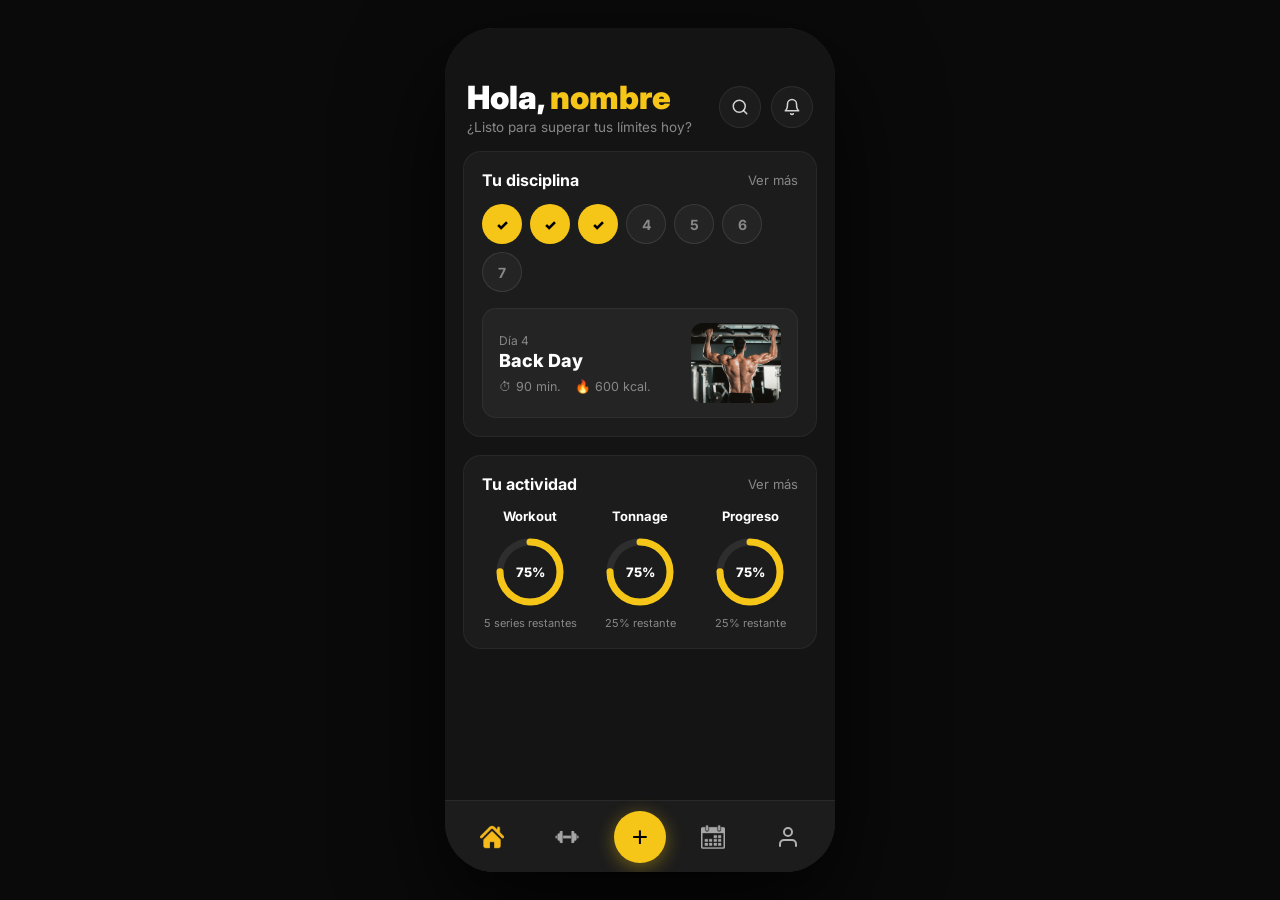
==== home.html @ 4dc330f4 "YooFit mobile prueba 1" ====
<!DOCTYPE html>
<html lang="es">

<head>
  <meta charset="UTF-8" />
  <meta name="viewport" content="width=device-width, initial-scale=1.0, maximum-scale=1.0, user-scalable=no" />
  <title>YooFit – Inicio</title>
  <meta name="description" content="Dashboard de entrenamiento YooFit – Tu actividad diaria." />
  <link rel="preconnect" href="https://fonts.googleapis.com" />
  <link rel="preconnect" href="https://fonts.gstatic.com" crossorigin />
  <link href="https://fonts.googleapis.com/css2?family=Inter:wght@400;500;600;700;800;900&display=swap"
    rel="stylesheet" />
  <link rel="stylesheet" href="css/home.css" />
</head>

<body>
  <div class="phone-shell">
    <div class="phone-frame">
      <div class="screen">

        <!-- Scroll area -->
        <div class="scroll-area">

          <!-- Header -->
          <div class="header">
            <div class="header-left">
              <h1>Hola, <span>nombre</span></h1>
              <p>¿Listo para superar tus límites hoy?</p>
            </div>
            <div class="header-actions">
              <button class="icon-btn" id="btn-search" aria-label="Buscar">
                <svg xmlns="http://www.w3.org/2000/svg" width="18" height="18" viewBox="0 0 24 24" fill="none"
                  stroke="rgba(255,255,255,0.8)" stroke-width="2" stroke-linecap="round" stroke-linejoin="round">
                  <circle cx="11" cy="11" r="8"></circle>
                  <line x1="21" y1="21" x2="16.65" y2="16.65"></line>
                </svg>
              </button>
              <button class="icon-btn" id="btn-bell" aria-label="Notificaciones">
                <svg xmlns="http://www.w3.org/2000/svg" width="18" height="18" viewBox="0 0 24 24" fill="none"
                  stroke="rgba(255,255,255,0.8)" stroke-width="2" stroke-linecap="round" stroke-linejoin="round">
                  <path d="M18 8A6 6 0 0 0 6 8c0 7-3 9-3 9h18s-3-2-3-9"></path>
                  <path d="M13.73 21a2 2 0 0 1-3.46 0"></path>
                </svg>
              </button>
            </div>
          </div>

          <!-- Discipline section -->
          <div class="section">
            <div class="card">
              <div class="section-title">
                <h2>Tu disciplina</h2>
                <a href="#">Ver más</a>
              </div>

              <!-- Day circles -->
              <div class="day-circles" id="day-circles">
                <!-- JS renders these -->
              </div>

              <!-- Workout card -->
              <div class="workout-card">
                <div class="workout-info">
                  <p class="day-label">Día 4</p>
                  <h3>Back Day</h3>
                  <div class="workout-meta">
                    <span>⏱ 90 min.</span>
                    <span>🔥 600 kcal.</span>
                  </div>
                </div>
                <div class="workout-img">
                  <img src="assets/1366_2000.jpeg" alt="Back Day Workout" />
                </div>
              </div>
            </div>
          </div>

          <!-- Activity section -->
          <div class="section">
            <div class="card">
              <div class="section-title">
                <h2>Tu actividad</h2>
                <a href="#">Ver más</a>
              </div>

              <div class="activity-grid">
                <!-- Workout -->
                <div class="activity-item">
                  <h4>Workout</h4>
                  <div class="donut-wrap">
                    <svg class="donut-svg" viewBox="0 0 76 76">
                      <circle class="donut-track" cx="38" cy="38" r="30" />
                      <circle class="donut-fill" cx="38" cy="38" r="30" data-pct="75" />
                    </svg>
                    <div class="donut-label">75%</div>
                  </div>
                  <p>5 series restantes</p>
                </div>

                <!-- Tonnage -->
                <div class="activity-item">
                  <h4>Tonnage</h4>
                  <div class="donut-wrap">
                    <svg class="donut-svg" viewBox="0 0 76 76">
                      <circle class="donut-track" cx="38" cy="38" r="30" />
                      <circle class="donut-fill" cx="38" cy="38" r="30" data-pct="75" />
                    </svg>
                    <div class="donut-label">75%</div>
                  </div>
                  <p>25% restante</p>
                </div>

                <!-- Progreso -->
                <div class="activity-item">
                  <h4>Progreso</h4>
                  <div class="donut-wrap">
                    <svg class="donut-svg" viewBox="0 0 76 76">
                      <circle class="donut-track" cx="38" cy="38" r="30" />
                      <circle class="donut-fill" cx="38" cy="38" r="30" data-pct="75" />
                    </svg>
                    <div class="donut-label">75%</div>
                  </div>
                  <p>25% restante</p>
                </div>
              </div>
            </div>
          </div>

        </div><!-- /scroll-area -->

        <!-- Bottom Nav -->
        <nav class="bottom-nav">
          <a href="home.html" class="nav-item active" id="nav-home">
            <span class="nav-icon"><img src="assets/home.png" alt="Home" /></span>
          </a>
          <button class="nav-item" id="nav-workout">
            <span class="nav-icon"><img src="assets/fitness.png" alt="Workout" /></span>
          </button>
          <button class="nav-plus" id="nav-plus" aria-label="Añadir">+</button>
          <a href="#" class="nav-item" id="nav-calendar">
            <span class="nav-icon"><img src="assets/calendar.png" alt="Calendar" /></span>
          </a>
          <a href="membership.html" class="nav-item" id="nav-profile">
            <span class="nav-icon">
              <svg xmlns="http://www.w3.org/2000/svg" width="24" height="24" viewBox="0 0 24 24" fill="none"
                stroke="rgba(255,255,255,0.65)" stroke-width="2" stroke-linecap="round" stroke-linejoin="round">
                <path d="M20 21v-2a4 4 0 0 0-4-4H8a4 4 0 0 0-4 4v2"></path>
                <circle cx="12" cy="7" r="4"></circle>
              </svg>
            </span>
          </a>
        </nav>

      </div>
    </div>
  </div>

  <script src="js/home.js"></script>
</body>

</html>
---- css/home.css ----
*, *::before, *::after { box-sizing: border-box; margin: 0; padding: 0; }

    :root {
      --gold: #F5C518;
      --gold-dark: #D4A800;
      --black: #0A0A0A;
      --surface: #141414;
      --card: #1C1C1C;
      --card2: #242424;
      --text: #FFFFFF;
      --text-muted: #888;
      --radius: 18px;
      --nav-h: 72px;
      --transition: 0.25s cubic-bezier(.4,0,.2,1);
    }

    html, body {
      height: 100%;
      font-family: 'Inter', sans-serif;
      background: var(--black);
      color: var(--text);
    }

    .phone-shell {
      display: flex;
      align-items: center;
      justify-content: center;
      min-height: 100vh;
      padding: 24px;
    }

    .phone-frame {
      position: relative;
      width: 100%;
      max-width: 390px;
      height: 844px;
      border-radius: 50px;
      overflow: hidden;
      box-shadow: 0 40px 100px rgba(0,0,0,.8), inset 0 0 0 2px #2a2a2a;
      background: var(--surface);
    }

    .screen {
      width: 100%;
      height: 100%;
      display: flex;
      flex-direction: column;
      background: var(--surface);
      overflow: hidden;
    }

    /* ── SCROLL AREA ── */
    .scroll-area {
      flex: 1;
      overflow-y: auto;
      overflow-x: hidden;
      padding: 0 0 12px;
    }

    .scroll-area::-webkit-scrollbar { display: none; }
    .scroll-area { -ms-overflow-style: none; scrollbar-width: none; }

    /* ── HEADER ── */
    .header {
      padding: 52px 22px 16px;
      display: flex;
      align-items: flex-start;
      justify-content: space-between;
    }

    .header-left h1 {
      font-size: 32px;
      font-weight: 900;
      line-height: 1.1;
    }

    .header-left h1 span { color: var(--gold); }

    .header-left p {
      font-size: 13.5px;
      color: var(--text-muted);
      margin-top: 4px;
    }

    .header-actions {
      display: flex;
      gap: 10px;
      margin-top: 6px;
    }

    .icon-btn {
      width: 42px;
      height: 42px;
      border-radius: 50%;
      background: var(--card);
      border: 1.5px solid rgba(255,255,255,.08);
      display: flex;
      align-items: center;
      justify-content: center;
      cursor: pointer;
      font-size: 18px;
      transition: background var(--transition), transform var(--transition);
    }

    .icon-btn:hover { background: var(--card2); transform: scale(1.06); }
    .icon-btn:active { transform: scale(.94); }

    /* ── SECTION TITLE ── */
    .section-title {
      display: flex;
      align-items: center;
      justify-content: space-between;
      margin-bottom: 14px;
    }

    .section-title h2 {
      font-size: 16px;
      font-weight: 700;
    }

    .section-title a {
      font-size: 13px;
      color: var(--text-muted);
      text-decoration: none;
      transition: color var(--transition);
    }

    .section-title a:hover { color: var(--gold); }

    /* ── CARDS ── */
    .card {
      background: var(--card);
      border-radius: var(--radius);
      padding: 18px;
      border: 1px solid rgba(255,255,255,.05);
    }

    /* ── SECTION DISCIPLINE ── */
    .section { padding: 0 18px 18px; }

    /* Day circles */
    .day-circles {
      display: flex;
      gap: 8px;
      margin-bottom: 16px;
      flex-wrap: wrap;
    }

    .day-circle {
      width: 40px;
      height: 40px;
      border-radius: 50%;
      display: flex;
      align-items: center;
      justify-content: center;
      font-size: 14px;
      font-weight: 700;
      cursor: pointer;
      transition: transform var(--transition);
    }

    .day-circle:active { transform: scale(.92); }

    .day-circle.done {
      background: var(--gold);
      color: #000;
    }

    .day-circle.done::before {
      content: '✓';
      font-weight: 900;
    }

    .day-circle.pending {
      background: var(--card2);
      color: var(--text-muted);
      border: 1.5px solid rgba(255,255,255,.1);
    }

    /* Workout card */
    .workout-card {
      background: var(--card2);
      border-radius: 14px;
      padding: 14px 16px;
      display: flex;
      align-items: center;
      justify-content: space-between;
      gap: 12px;
      border: 1px solid rgba(255,255,255,.05);
    }

    .workout-info p.day-label {
      font-size: 12px;
      color: var(--text-muted);
      margin-bottom: 2px;
    }

    .workout-info h3 {
      font-size: 18px;
      font-weight: 800;
      margin-bottom: 8px;
    }

    .workout-meta {
      display: flex;
      gap: 14px;
    }

    .workout-meta span {
      font-size: 12.5px;
      color: var(--text-muted);
      display: flex;
      align-items: center;
      gap: 4px;
    }

    .workout-img {
      width: 90px;
      height: 80px;
      border-radius: 12px;
      overflow: hidden;
      flex-shrink: 0;
    }

    .workout-img img {
      width: 100%;
      height: 100%;
      object-fit: cover;
    }

    /* Back day placeholder image */
    .workout-img-placeholder {
      width: 100%;
      height: 100%;
      background: linear-gradient(135deg, #2a2a2a 0%, #1a1a1a 100%);
      display: flex;
      align-items: center;
      justify-content: center;
      font-size: 32px;
    }

    /* ── ACTIVITY SECTION ── */
    .activity-grid {
      display: grid;
      grid-template-columns: repeat(3, 1fr);
      gap: 14px;
    }

    .activity-item {
      display: flex;
      flex-direction: column;
      align-items: center;
      gap: 10px;
    }

    .activity-item h4 {
      font-size: 13px;
      font-weight: 700;
      text-align: center;
    }

    .activity-item p {
      font-size: 11px;
      color: var(--text-muted);
      text-align: center;
      margin-top: -4px;
    }

    /* Donut chart */
    .donut-wrap {
      position: relative;
      width: 76px;
      height: 76px;
    }

    .donut-svg {
      width: 76px;
      height: 76px;
      transform: rotate(-90deg);
    }

    .donut-track {
      fill: none;
      stroke: rgba(255,255,255,.08);
      stroke-width: 7;
    }

    .donut-fill {
      fill: none;
      stroke: var(--gold);
      stroke-width: 7;
      stroke-linecap: round;
      stroke-dasharray: 188.5;  /* 2π × 30 */
      stroke-dashoffset: 47.1;  /* 25% remaining → 188.5 × .25 */
      transition: stroke-dashoffset .8s cubic-bezier(.4,0,.2,1);
    }

    .donut-label {
      position: absolute;
      inset: 0;
      display: flex;
      align-items: center;
      justify-content: center;
      font-size: 13px;
      font-weight: 800;
      color: #fff;
    }

    /* ── BOTTOM NAV ── */
    .bottom-nav {
      height: var(--nav-h);
      background: var(--card);
      border-top: 1px solid rgba(255,255,255,.06);
      display: flex;
      align-items: center;
      justify-content: space-around;
      padding: 0 10px;
      flex-shrink: 0;
    }

    .nav-item {
      display: flex;
      flex-direction: column;
      align-items: center;
      gap: 4px;
      cursor: pointer;
      padding: 8px 14px;
      border-radius: 12px;
      transition: background var(--transition), transform var(--transition);
      text-decoration: none;
      color: var(--text-muted);
      font-size: 10px;
      font-weight: 600;
      border: none;
      background: none;
    }

    .nav-item:hover { background: rgba(255,255,255,.05); }
    .nav-item:active { transform: scale(.9); }
    .nav-item.active { color: var(--gold); }

    .nav-item .nav-icon {
      font-size: 22px;
      display: flex;
      align-items: center;
      justify-content: center;
      width: 26px;
      height: 26px;
    }

    .nav-item .nav-icon img {
      width: 24px;
      height: 24px;
      object-fit: contain;
      filter: brightness(0) invert(0.65);
      transition: filter var(--transition);
    }

    .nav-item .nav-icon svg {
      width: 24px;
      height: 24px;
      stroke: rgba(255,255,255,0.65);
      transition: stroke var(--transition);
    }

    .nav-item.active .nav-icon img {
      filter: brightness(0) invert(82%) sepia(35%) saturate(2227%) hue-rotate(345deg) brightness(101%) contrast(94%);
    }

    .nav-item.active .nav-icon svg {
      stroke: var(--gold);
    }

    /* Center + button */
    .nav-plus {
      width: 52px;
      height: 52px;
      border-radius: 50%;
      background: var(--gold);
      display: flex;
      align-items: center;
      justify-content: center;
      font-size: 28px;
      font-weight: 300;
      color: #000;
      cursor: pointer;
      border: none;
      transition: transform var(--transition), box-shadow var(--transition);
      box-shadow: 0 4px 18px rgba(245,197,24,.4);
    }

    .nav-plus:hover { transform: scale(1.08); box-shadow: 0 6px 24px rgba(245,197,24,.55); }
    .nav-plus:active { transform: scale(.93); }

    @keyframes fadeUp {
      from { opacity: 0; transform: translateY(20px); }
      to   { opacity: 1; transform: translateY(0); }
    }

    .header           { animation: fadeUp .5s .05s both; }
    .section:nth-child(1) { animation: fadeUp .5s .15s both; }
    .section:nth-child(2) { animation: fadeUp .5s .25s both; }

    /* ── MOBILE ── */
    @media (max-width: 480px) {
      html, body { overflow: auto; height: auto; }
      .phone-shell { display: block; padding: 0; }
      .phone-frame { max-width: 100%; height: 100vh; border-radius: 0; box-shadow: none; }
      .screen { height: 100vh; }
    }
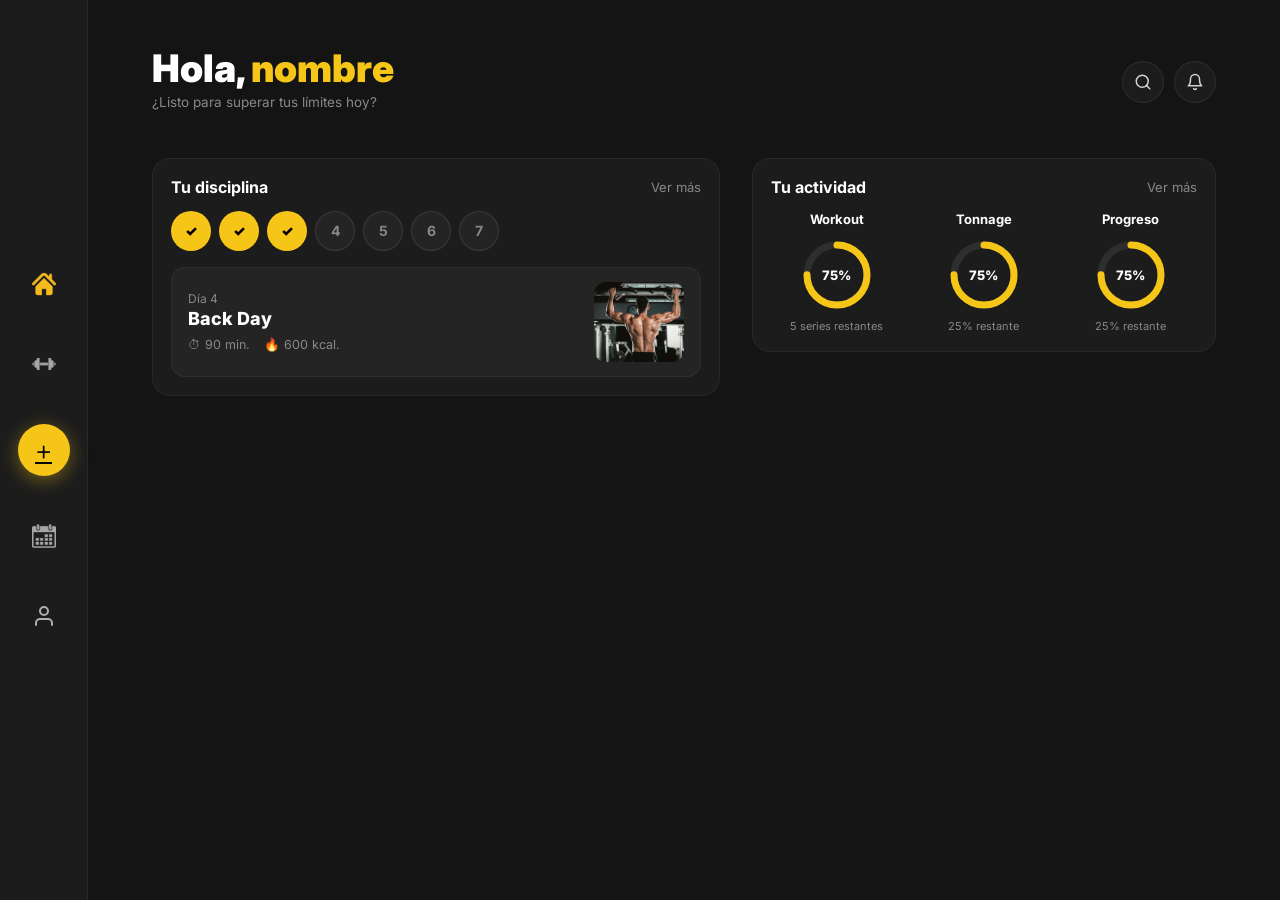
==== commit 936c8528: "Mejoramiento de landing page - opcion cliente" ====
--- a/home.html
+++ b/home.html
@@ -133,11 +133,11 @@
           <a href="home.html" class="nav-item active" id="nav-home">
             <span class="nav-icon"><img src="assets/home.png" alt="Home" /></span>
           </a>
-          <button class="nav-item" id="nav-workout">
+          <a href="workout.html" class="nav-item" id="nav-workout">
             <span class="nav-icon"><img src="assets/fitness.png" alt="Workout" /></span>
-          </button>
-          <button class="nav-plus" id="nav-plus" aria-label="Añadir">+</button>
-          <a href="#" class="nav-item" id="nav-calendar">
+          </a>
+          <a href="create-workout.html" class="nav-plus" id="nav-plus" aria-label="Añadir">+</a>
+          <a href="calendar.html" class="nav-item" id="nav-calendar">
             <span class="nav-icon"><img src="assets/calendar.png" alt="Calendar" /></span>
           </a>
           <a href="membership.html" class="nav-item" id="nav-profile">
--- a/css/home.css
+++ b/css/home.css
@@ -407,4 +407,89 @@
       .phone-shell { display: block; padding: 0; }
       .phone-frame { max-width: 100%; height: 100vh; border-radius: 0; box-shadow: none; }
       .screen { height: 100vh; }
+    }
+
+    /* ── DESKTOP LAYOUT ── */
+    @media (min-width: 1024px) {
+      html, body {
+        overflow: hidden;
+        height: 100vh;
+      }
+      .phone-shell {
+        padding: 0;
+        min-height: 100vh;
+        width: 100%;
+        display: flex;
+        align-items: stretch;
+        justify-content: center;
+        background: var(--black);
+      }
+      .phone-frame {
+        max-width: 100%;
+        height: 100vh;
+        border-radius: 0;
+        box-shadow: none;
+        width: 100%;
+        background: var(--surface);
+      }
+      .screen {
+        display: flex;
+        flex-direction: row-reverse; /* Align navbar to the left of main content */
+        height: 100vh;
+        width: 100%;
+        overflow: hidden;
+      }
+      .scroll-area {
+        flex: 1;
+        height: 100vh;
+        overflow-y: auto;
+        display: grid;
+        grid-template-columns: 1.1fr 0.9fr;
+        grid-template-rows: auto 1fr;
+        gap: 32px;
+        padding: 48px 64px;
+        align-content: start;
+        max-width: 1280px;
+        margin: 0 auto;
+      }
+      .scroll-area::-webkit-scrollbar {
+        width: 6px;
+        display: block;
+      }
+      .scroll-area::-webkit-scrollbar-thumb {
+        background: rgba(255,255,255,0.08);
+        border-radius: 3px;
+      }
+      .header {
+        grid-column: 1 / span 2;
+        padding: 0 0 16px 0;
+        align-items: center;
+      }
+      .header-left h1 {
+        font-size: 38px;
+      }
+      .section {
+        padding: 0;
+      }
+      .bottom-nav {
+        width: 88px;
+        height: 100vh;
+        flex-direction: column;
+        justify-content: center;
+        gap: 24px;
+        padding: 40px 0;
+        border-right: 1px solid rgba(255,255,255,.06);
+        border-top: none;
+        background: var(--card);
+        flex-shrink: 0;
+      }
+      .nav-item {
+        width: 56px;
+        height: 56px;
+        justify-content: center;
+        border-radius: 16px;
+      }
+      .nav-plus {
+        margin: 8px 0;
+      }
     }
